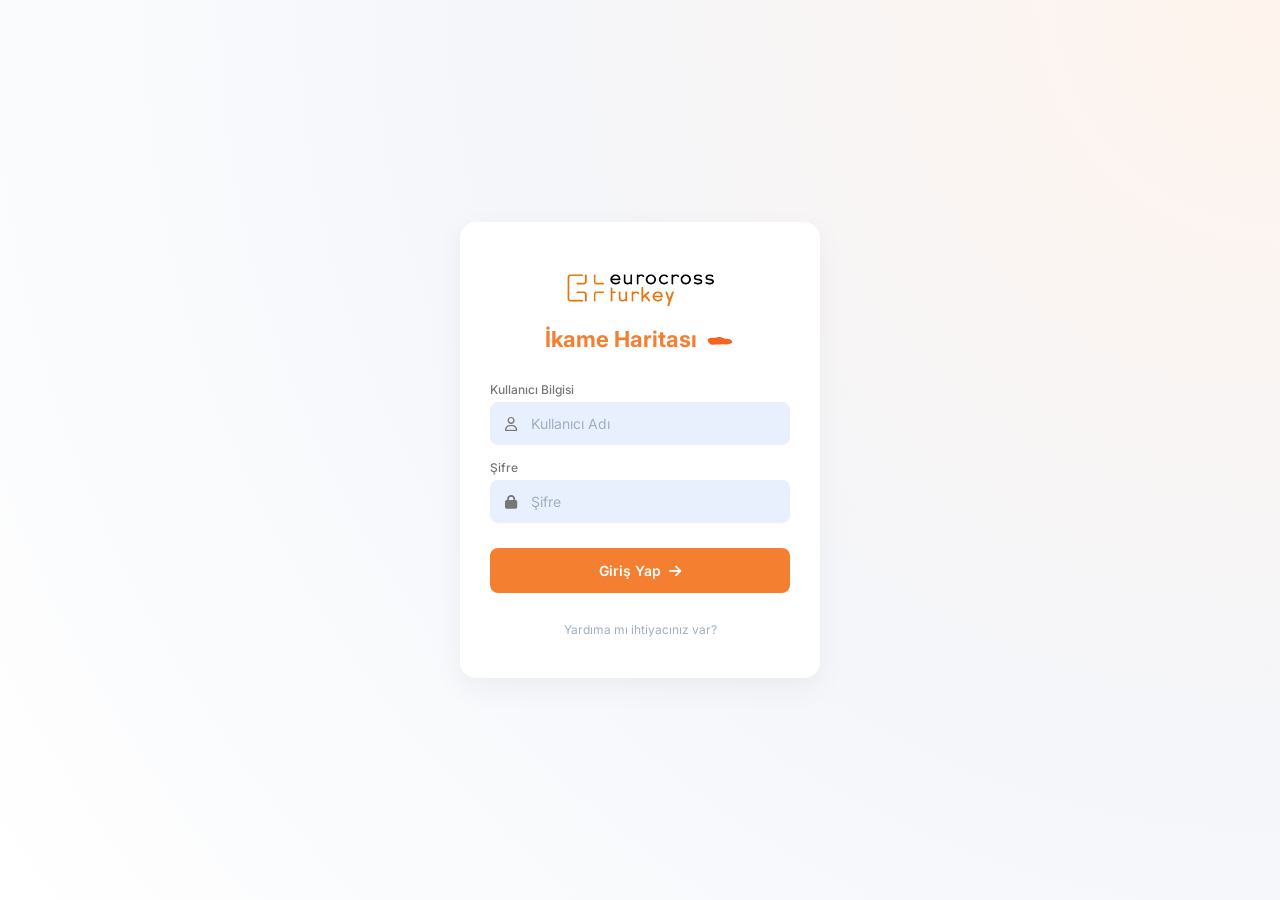
==== index.html @ 03665efc "İkameHaritası" ====
<!DOCTYPE html>
<html lang="tr">
<head>
    <meta charset="UTF-8">
    <meta name="viewport" content="width=device-width, initial-scale=1.0">
    <title>Eurocross Turkey - İkame Haritası</title>
    <link rel="stylesheet" href="style.css">
    <!-- Font Awesome for user/lock/arrow icons -->
    <link rel="stylesheet" href="https://cdnjs.cloudflare.com/ajax/libs/font-awesome/6.4.0/css/all.min.css">
    <!-- Google Fonts -->
    <link href="https://fonts.googleapis.com/css2?family=Inter:wght@400;500;600;700&display=swap" rel="stylesheet">
</head>
<body>
    <div class="login-container">
        <div class="login-card">
            <div class="logo-container">
                <!-- Using the local logo -->
                <img src="./Logo.png" alt="Eurocross Turkey" class="logo">
            </div>
            
            <div class="app-title-container">
                <h1 class="app-title">İkame Haritası</h1>
                <!-- Small Turkey Map Icon (SVG) -->
                <svg class="turkey-icon" viewBox="0 0 100 50" xmlns="http://www.w3.org/2000/svg">
                    <path fill="#f26522" d="M10.5,23.5 C15.2,20.1 20.3,18.4 28.1,19.2 C35.4,19.9 45.6,15.3 52.8,17.1 C60.1,18.9 66.5,23.1 73.8,22.4 C81.1,21.7 87.4,26.5 90.2,30.1 C93.1,33.8 89.4,38.2 84.1,39.5 C78.8,40.8 70.2,43.1 63.5,41.2 C56.8,39.3 48.5,42.5 41.2,41.8 C33.9,41.1 24.3,44.2 18.1,40.5 C11.9,36.8 5.8,26.9 10.5,23.5 Z"/>
                    <!-- Simplified representation of Turkey map -->
                </svg>
            </div>

            <form id="loginForm" class="login-form">
                <div class="input-group">
                    <label for="username">Kullanıcı Bilgisi</label>
                    <div class="input-wrapper">
                        <i class="fa-regular fa-user"></i>
                        <input type="text" id="username" placeholder="Kullanıcı Adı" required>
                    </div>
                </div>

                <div class="input-group">
                    <label for="password">Şifre</label>
                    <div class="input-wrapper">
                        <i class="fa-solid fa-lock"></i>
                        <input type="password" id="password" placeholder="Şifre" required>
                    </div>
                </div>

                <button type="submit" class="login-button">
                    Giriş Yap <i class="fa-solid fa-arrow-right"></i>
                </button>
            </form>

            <div class="help-link">
                <a href="#">Yardıma mı ihtiyacınız var?</a>
            </div>
        </div>
    </div>
    <script src="script.js"></script>
</body>
</html>
---- style.css ----
:root {
    --primary-orange: #f57f30; /* Matched from typical orange button */
    --text-dark: #333333;
    --text-gray: #777777;
    --bg-light: #f5f7fa;
    --input-bg: #e8f0fe;
    --white: #ffffff;
    --border-radius: 8px;
    --card-shadow: 0 10px 30px rgba(0, 0, 0, 0.05);
}

* {
    margin: 0;
    padding: 0;
    box-sizing: border-box;
    font-family: 'Inter', sans-serif;
}

body {
    background: radial-gradient(circle at top right, #fff4ed 0%, #f4f6fa 50%, #ffffff 100%);
    min-height: 100vh;
    display: flex;
    justify-content: center;
    align-items: center;
}

.login-container {
    width: 100%;
    max-width: 400px;
    padding: 20px;
}

.login-card {
    background-color: var(--white);
    padding: 40px 30px;
    border-radius: 16px;
    box-shadow: var(--card-shadow);
    display: flex;
    flex-direction: column;
    align-items: center;
}

.logo-container {
    margin-bottom: 10px;
}

.logo {
    max-width: 150px;
    height: auto;
}

.app-title-container {
    display: flex;
    align-items: center;
    justify-content: center;
    gap: 8px;
    margin-bottom: 30px;
}

.app-title {
    color: var(--primary-orange);
    font-size: 22px;
    font-weight: 700;
}

.turkey-icon {
    width: 30px;
    height: 15px;
}

.login-form {
    width: 100%;
    display: flex;
    flex-direction: column;
    gap: 15px;
}

.input-group {
    display: flex;
    flex-direction: column;
    gap: 5px;
}

.input-group label {
    font-size: 12px;
    color: var(--text-gray);
    font-weight: 500;
}

.input-wrapper {
    position: relative;
    display: flex;
    align-items: center;
}

.input-wrapper i {
    position: absolute;
    left: 15px;
    color: var(--text-gray);
    font-size: 14px;
}

.input-wrapper input {
    width: 100%;
    padding: 12px 15px 12px 40px;
    border: 1px solid transparent;
    border-radius: var(--border-radius);
    background-color: var(--input-bg);
    font-size: 14px;
    color: var(--text-dark);
    outline: none;
    transition: all 0.3s ease;
}

.input-wrapper input:focus {
    border-color: #cbd5e1;
    background-color: #f1f5f9;
}

.input-wrapper input::placeholder {
    color: #a0aec0;
}

.login-button {
    margin-top: 10px;
    background-color: var(--primary-orange);
    color: var(--white);
    border: none;
    padding: 14px;
    border-radius: var(--border-radius);
    font-size: 14px;
    font-weight: 600;
    cursor: pointer;
    display: flex;
    justify-content: center;
    align-items: center;
    gap: 8px;
    transition: background-color 0.3s ease;
}

.login-button:hover {
    background-color: #e06c25;
}

.help-link {
    margin-top: 25px;
    text-align: center;
}

.help-link a {
    color: #a0aec0;
    text-decoration: none;
    font-size: 12px;
    transition: color 0.3s ease;
}

.help-link a:hover {
    color: var(--text-gray);
}
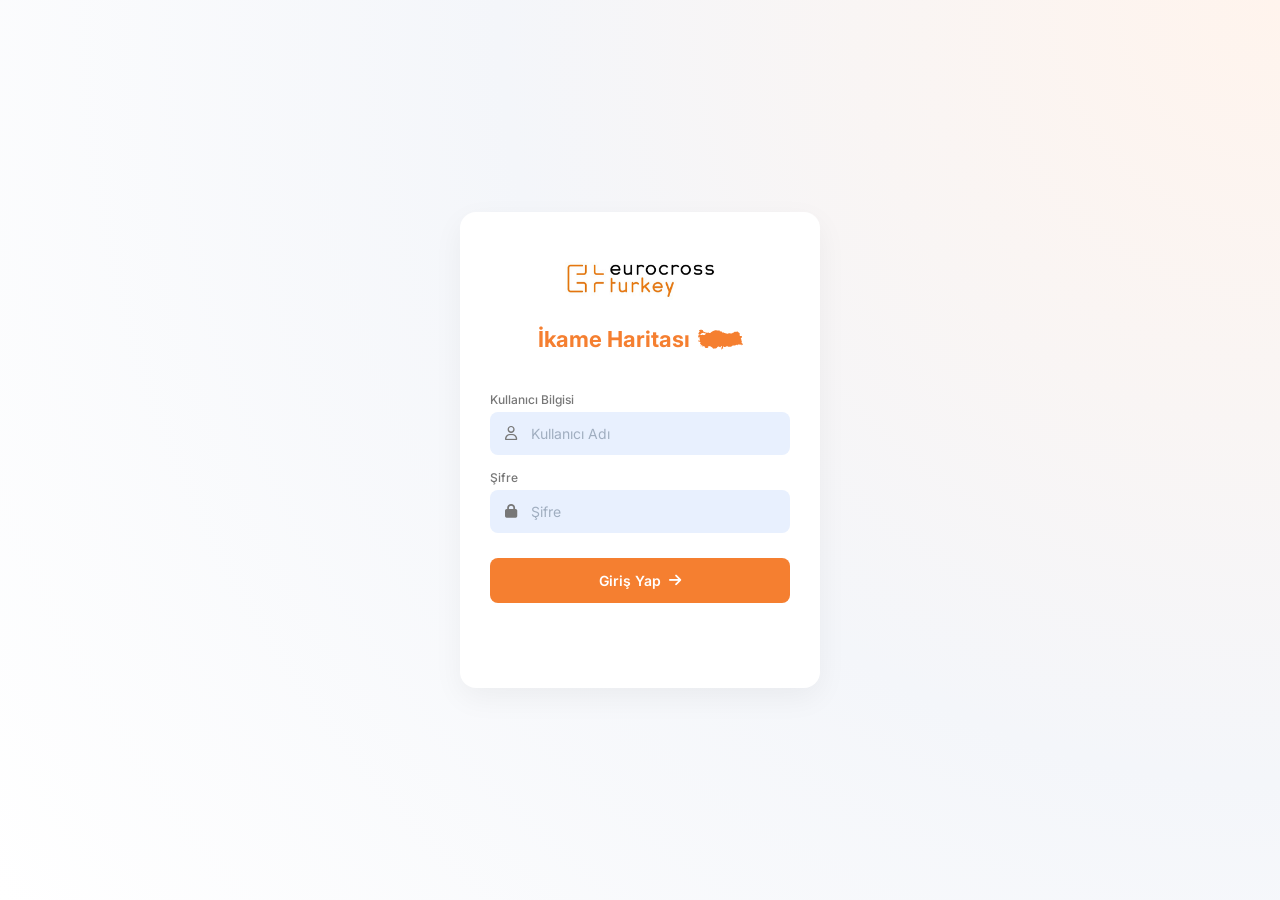
==== commit 609d115d: "İkameHarita" ====
--- a/index.html
+++ b/index.html
@@ -21,10 +21,7 @@
             <div class="app-title-container">
                 <h1 class="app-title">İkame Haritası</h1>
                 <!-- Small Turkey Map Icon (SVG) -->
-                <svg class="turkey-icon" viewBox="0 0 100 50" xmlns="http://www.w3.org/2000/svg">
-                    <path fill="#f26522" d="M10.5,23.5 C15.2,20.1 20.3,18.4 28.1,19.2 C35.4,19.9 45.6,15.3 52.8,17.1 C60.1,18.9 66.5,23.1 73.8,22.4 C81.1,21.7 87.4,26.5 90.2,30.1 C93.1,33.8 89.4,38.2 84.1,39.5 C78.8,40.8 70.2,43.1 63.5,41.2 C56.8,39.3 48.5,42.5 41.2,41.8 C33.9,41.1 24.3,44.2 18.1,40.5 C11.9,36.8 5.8,26.9 10.5,23.5 Z"/>
-                    <!-- Simplified representation of Turkey map -->
-                </svg>
+                <img src="./turkey-map.svg" alt="Türkiye Haritası" class="turkey-icon">
             </div>
 
             <form id="loginForm" class="login-form">
@@ -47,13 +44,17 @@
                 <button type="submit" class="login-button">
                     Giriş Yap <i class="fa-solid fa-arrow-right"></i>
                 </button>
+                <div id="errorMessage" class="error-message"></div>
             </form>
-
-            <div class="help-link">
-                <a href="#">Yardıma mı ihtiyacınız var?</a>
-            </div>
         </div>
     </div>
+
+    <!-- 5 seconds Loading Overlay -->
+    <div id="loadingOverlay" class="loading-overlay hidden">
+        <img src="./Car.gif" class="car-gif" alt="Araç Yükleniyor...">
+        <div class="loading-text">Giriş Başarılı! Yönlendiriliyorsunuz...</div>
+    </div>
+
     <script src="script.js"></script>
 </body>
 </html>
--- a/style.css
+++ b/style.css
@@ -64,8 +64,8 @@
 }
 
 .turkey-icon {
-    width: 30px;
-    height: 15px;
+    width: 45px;
+    height: auto;
 }
 
 .login-form {
@@ -142,18 +142,62 @@
     background-color: #e06c25;
 }
 
-.help-link {
-    margin-top: 25px;
+.error-message {
+    color: #e53e3e;
+    font-size: 13px;
     text-align: center;
-}
-
-.help-link a {
-    color: #a0aec0;
-    text-decoration: none;
-    font-size: 12px;
-    transition: color 0.3s ease;
-}
-
-.help-link a:hover {
-    color: var(--text-gray);
-}
+    margin-top: 10px;
+    min-height: 20px;
+}
+
+.hidden {
+    display: none !important;
+}
+
+.loading-overlay {
+    position: fixed;
+    top: 0;
+    left: 0;
+    width: 100vw;
+    height: 100vh;
+    background-color: rgba(255, 255, 255, 0.95);
+    z-index: 9999;
+    display: flex;
+    flex-direction: column;
+    justify-content: center;
+    align-items: center;
+    overflow: hidden;
+}
+
+.car-gif {
+    position: absolute;
+    width: 250px;
+    height: auto;
+    left: -250px; /* Start offscreen */
+    animation: driveCar 5s linear forwards;
+}
+
+@keyframes driveCar {
+    0% {
+        left: -250px;
+    }
+    100% {
+        left: 100vw;
+    }
+}
+
+.loading-text {
+    margin-top: 150px;
+    font-size: 18px;
+    font-weight: 600;
+    color: var(--primary-orange);
+    opacity: 0;
+    animation: fadeInText 1s forwards;
+    animation-delay: 0.5s;
+}
+
+@keyframes fadeInText {
+    to {
+        opacity: 1;
+    }
+}
